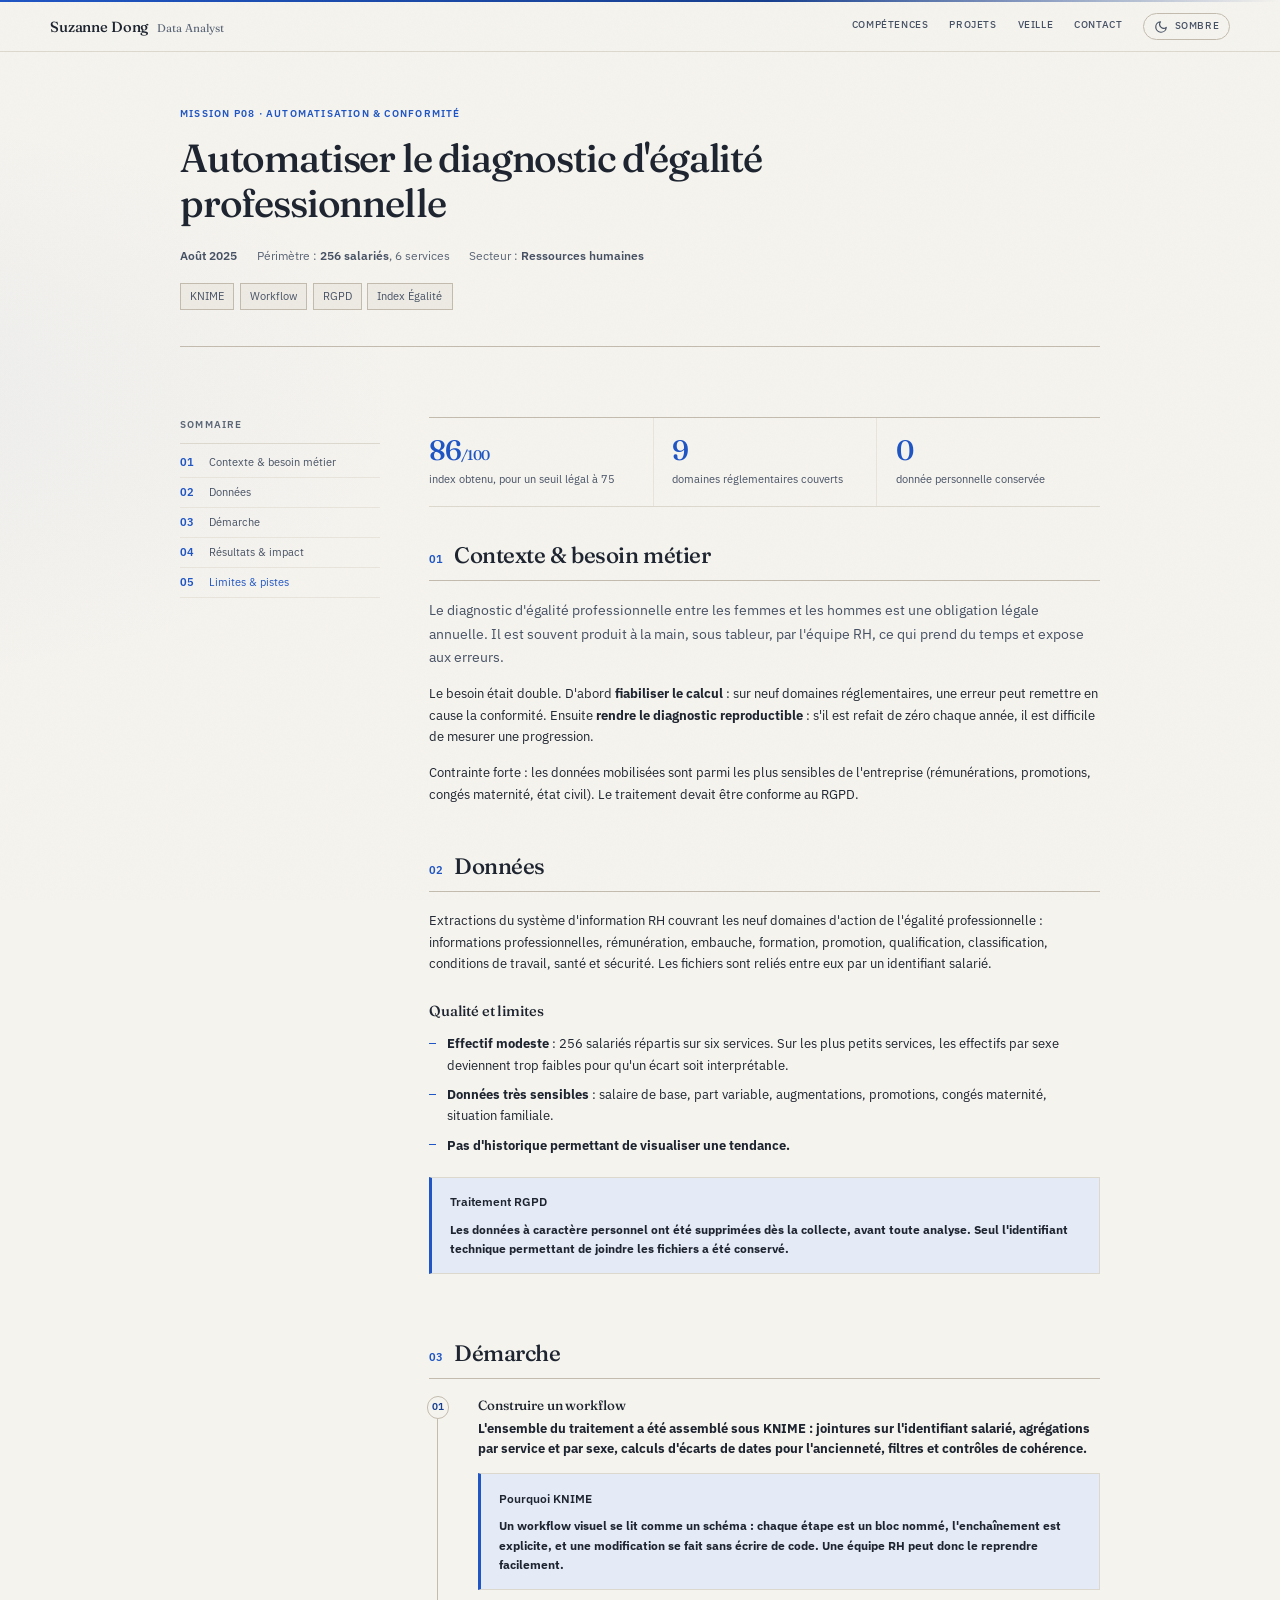
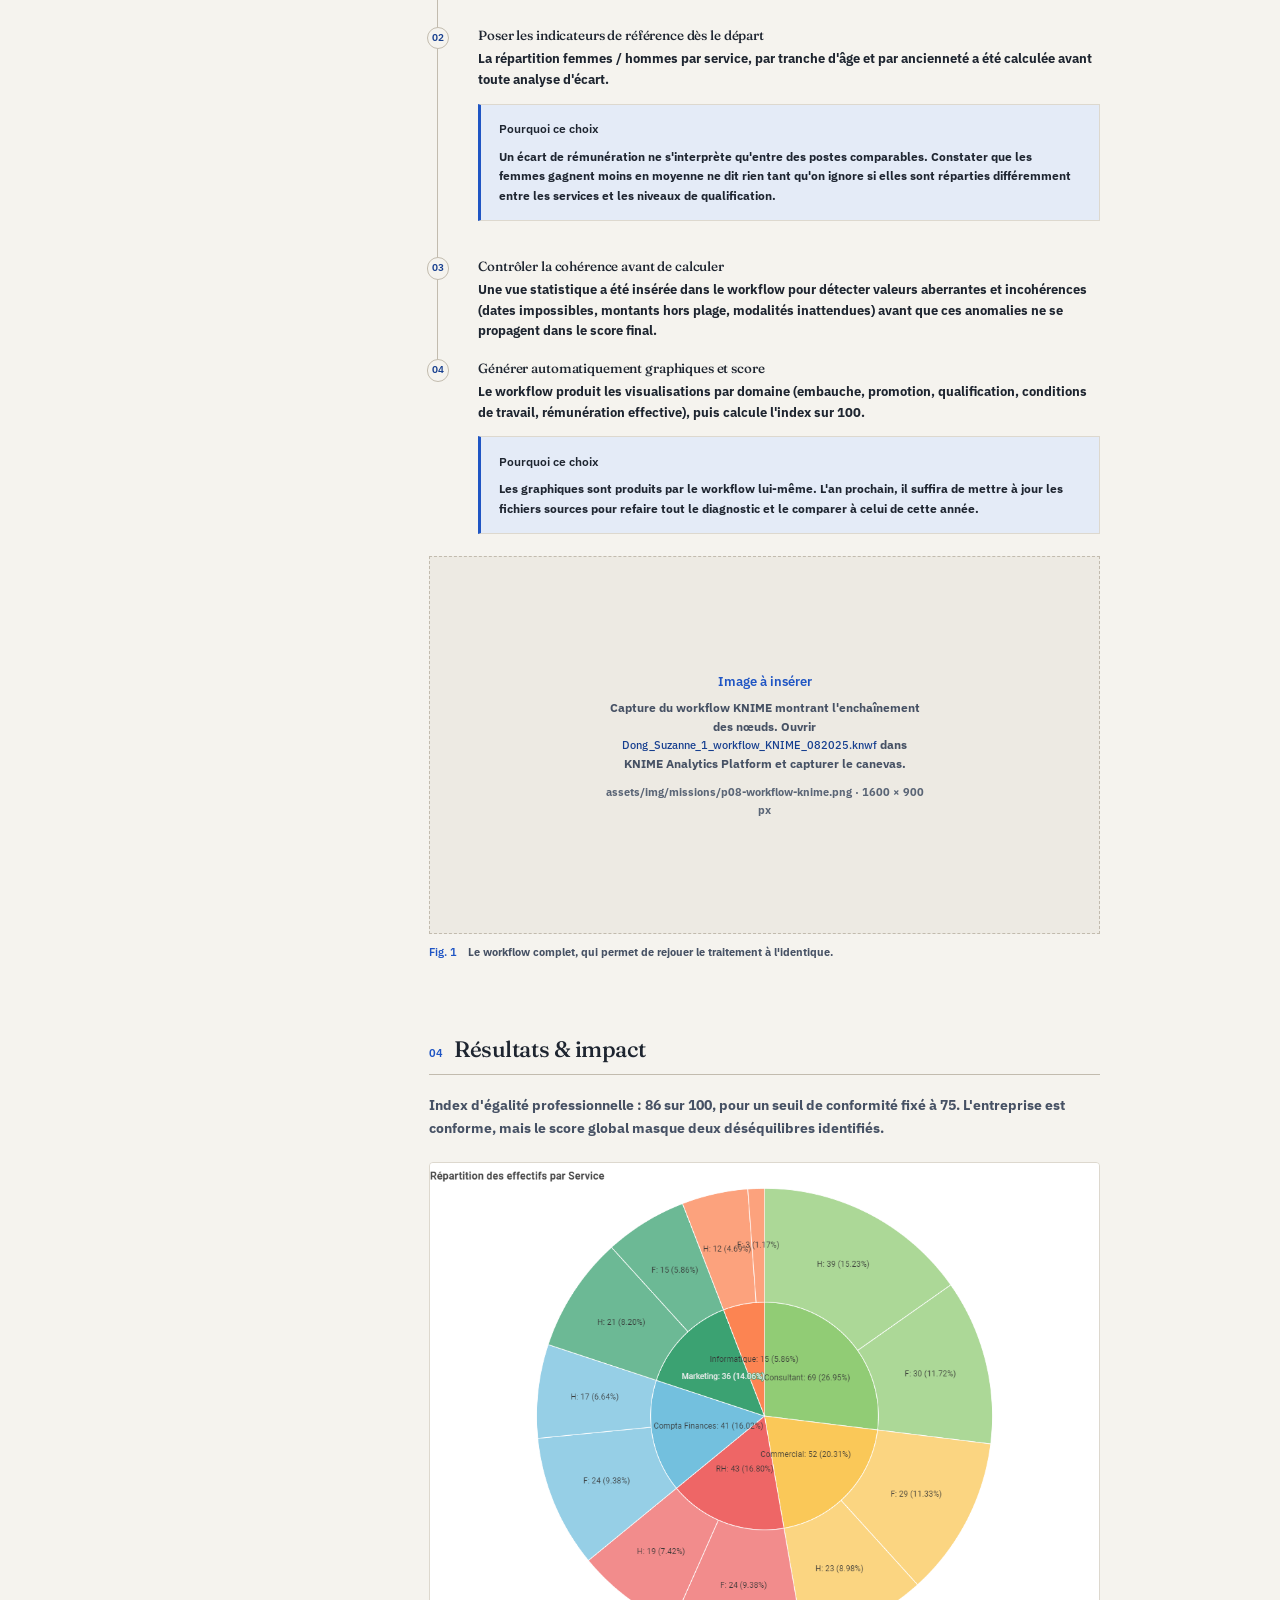
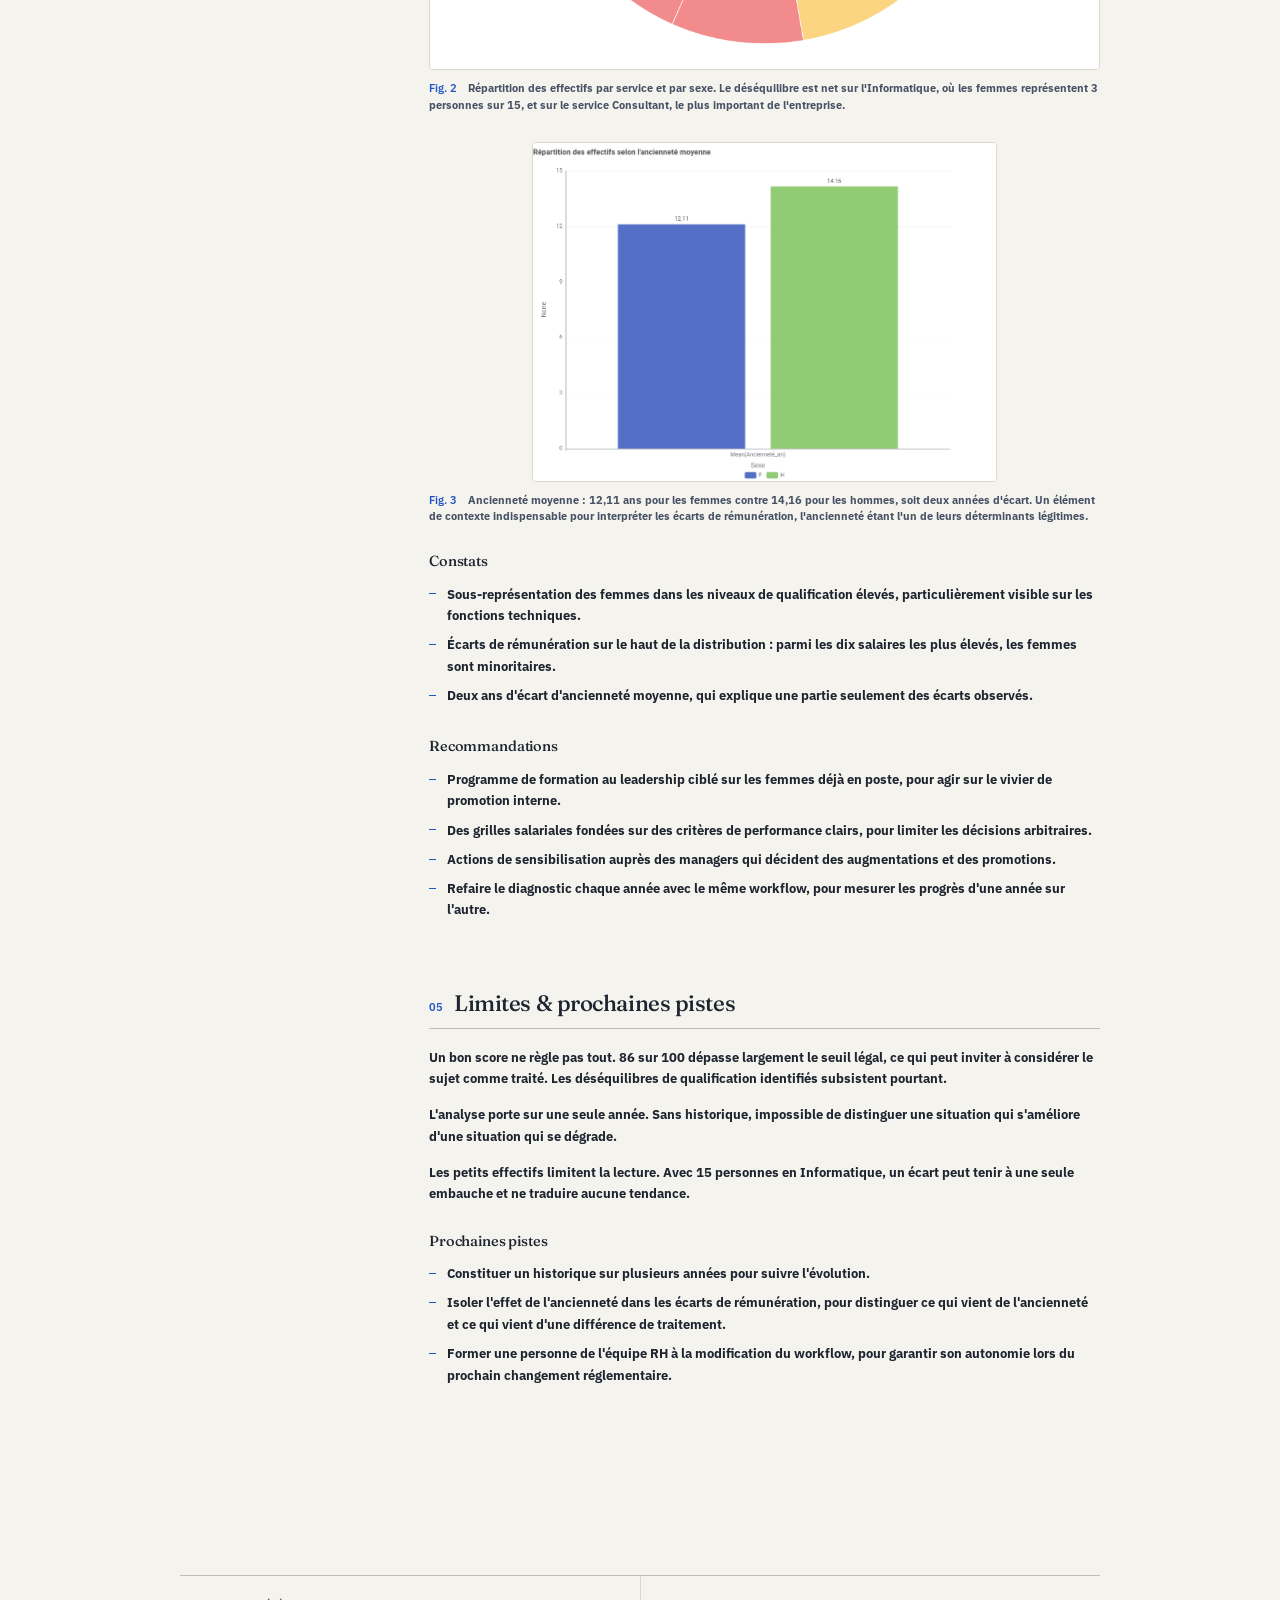
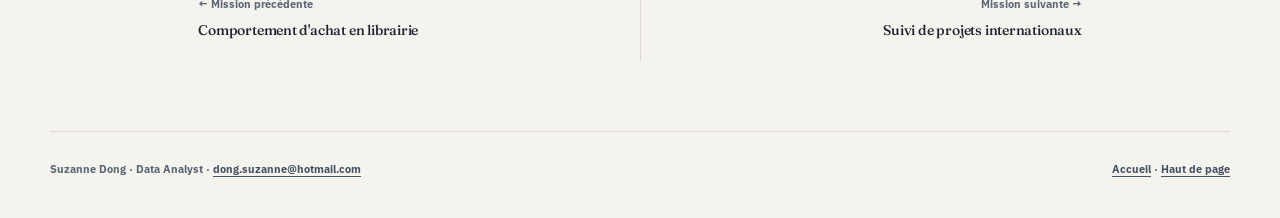
==== missions/p08-egalite-femmes-hommes.html @ 1ac489ff "Portfolio de Suzanne Dong, Data Analyst Site statique : accueil, 11 missions, veille, thème clair / " ====
<!doctype html>
<html lang="fr">
<head>
<meta charset="utf-8">
<meta name="viewport" content="width=device-width, initial-scale=1">
<script>try{var t=localStorage.getItem('theme');if(t==='light'||t==='dark')document.documentElement.dataset.theme=t}catch(e){}</script>
<title>Index d'égalité femmes-hommes · Suzanne Dong</title>
<meta name="description" content="Automatisation sous KNIME du diagnostic d'égalité professionnelle femmes-hommes, sur neuf domaines réglementaires et dans le respect du RGPD.">
<link rel="preconnect" href="https://fonts.googleapis.com">
<link rel="preconnect" href="https://fonts.gstatic.com" crossorigin>
<link href="https://fonts.googleapis.com/css2?family=Fraunces:ital,opsz,wght@0,9..144,400..700;1,9..144,400..700&family=IBM+Plex+Sans:ital,wght@0,400;0,500;0,600;1,400&display=swap" rel="stylesheet">
<link rel="stylesheet" href="../assets/css/style.css">
</head>
<body>
<a class="skip" href="#main">Aller au contenu</a>

<header class="site-head">
  <div class="shell head-in">
    <a class="brand" href="../index.html">Suzanne Dong <span>Data Analyst</span></a>
    <nav class="site-nav" aria-label="Navigation principale">
      <!-- <a href="../index.html#phares">Missions phares</a> -->
      <a href="../index.html#competences">Compétences</a>
      <a href="../index.html#missions">Projets</a>
      <a href="../veille.html">Veille</a>
      <a href="../index.html#contact">Contact</a>
    </nav>
  </div>
</header>

<main id="main">

  <section class="m-hero shell">
    <p class="eyebrow">Mission P08 · Automatisation &amp; conformité</p>
    <h1>Automatiser le diagnostic d'égalité professionnelle</h1>
    <div class="m-meta">
      <span><b>Août 2025</b></span>
      <span>Périmètre : <b>256 salariés</b>, 6 services</span>
      <span>Secteur : <b>Ressources humaines</b></span>
    </div>
    <div class="tags">
      <span class="tag">KNIME</span><span class="tag">Workflow</span>
      <span class="tag">RGPD</span><span class="tag">Index Égalité</span>
    </div>
  </section>

  <div class="shell m-grid">

    <aside class="rail">
      <p class="rail-t">Sommaire</p>
      <ol>
        <li><a href="#contexte">Contexte &amp; besoin métier</a></li>
        <li><a href="#donnees">Données</a></li>
        <li><a href="#demarche">Démarche</a></li>
        <li><a href="#resultats">Résultats &amp; impact</a></li>
        <li><a href="#limites">Limites &amp; pistes</a></li>
      </ol>
    </aside>

    <article class="m-body">

      <ul class="kpis">
        <li><span class="kpi-v">86<span style="font-size:.5em">/100</span></span><span class="kpi-l">index obtenu, pour un seuil légal à 75</span></li>
        <li><span class="kpi-v">9</span><span class="kpi-l">domaines réglementaires couverts</span></li>
        <li><span class="kpi-v">0</span><span class="kpi-l">donnée personnelle conservée</span></li>
      </ul>

      <!-- 01 -->
      <section class="sec" id="contexte">
        <h2 class="sec-h"><span class="sec-n">01</span> Contexte &amp; besoin métier</h2>
        <p class="lede">
          Le diagnostic d'égalité professionnelle entre les femmes et les hommes est une
          obligation légale annuelle. Il est souvent produit à la main, sous tableur, par l'équipe RH, ce qui prend du temps et expose aux erreurs.
        </p>
        <p>
          Le besoin était double. D'abord <strong>fiabiliser le calcul</strong> : sur neuf domaines réglementaires, une erreur peut remettre en cause la conformité. Ensuite <strong>rendre le diagnostic reproductible</strong> : s'il est refait de zéro chaque année, il est difficile de mesurer une progression.
        </p>
        <p>
          Contrainte forte : les données mobilisées sont parmi les plus
          sensibles de l'entreprise (rémunérations, promotions, congés maternité, état civil).
          Le traitement devait être conforme au RGPD.
        </p>
      </section>

      <!-- 02 -->
      <section class="sec" id="donnees">
        <h2 class="sec-h"><span class="sec-n">02</span> Données</h2>
        <p>
          Extractions du système d'information RH couvrant les neuf domaines d'action de
          l'égalité professionnelle : informations professionnelles, rémunération, embauche,
          formation, promotion, qualification, classification, conditions de travail, santé et
          sécurité. Les fichiers sont reliés entre eux par un identifiant salarié.
        </p>

        <h3>Qualité et limites</h3>
        <ul class="bullets">
          <li><strong>Effectif modeste</strong> : 256 salariés répartis sur six services. Sur les plus petits services, les effectifs par sexe deviennent trop faibles pour qu'un écart soit interprétable.</li>
          <li><strong>Données très sensibles</strong> : salaire de base, part variable, augmentations, promotions, congés maternité, situation familiale.</li>
          <li><strong>Pas d'historique permettant de visualiser une tendance.</li>
        </ul>

        <div class="why">
          <p class="why-l">Traitement RGPD</p>
          <p>
            Les données à caractère personnel ont été <strong>supprimées dès la collecte</strong>, avant toute analyse.
            Seul l'identifiant technique permettant de joindre les fichiers a été conservé.
        </div>
      </section>

      <!-- 03 -->
      <section class="sec" id="demarche">
        <h2 class="sec-h"><span class="sec-n">03</span> Démarche</h2>

        <ol class="steps">
          <li>
            <h3>Construire un workflow</h3>
            <p>
              L'ensemble du traitement a été assemblé sous KNIME : jointures sur l'identifiant
              salarié, agrégations par service et par sexe, calculs d'écarts de dates pour
              l'ancienneté, filtres et contrôles de cohérence.
            </p>
            <div class="why">
              <p class="why-l">Pourquoi KNIME</p>
              <p>
                Un workflow visuel se lit comme un schéma : chaque étape est un bloc nommé,
                l'enchaînement est explicite, et une modification se fait sans écrire de code.
                Une <strong>équipe RH peut donc le reprendre facilement</strong>.
              </p>
            </div>
          </li>

          <li>
            <h3>Poser les indicateurs de référence dès le départ</h3>
            <p>
              La répartition femmes / hommes par service, par tranche d'âge et par ancienneté a
              été calculée avant toute analyse d'écart.
            </p>
            <div class="why">
              <p class="why-l">Pourquoi ce choix</p>
              <p>
                Un écart de rémunération ne s'interprète qu'entre des postes comparables. Constater que
                les femmes gagnent moins en moyenne ne dit rien tant qu'on ignore si elles sont
                réparties différemment entre les services et les niveaux de qualification.
              </p>
            </div>
          </li>

          <li>
            <h3>Contrôler la cohérence avant de calculer</h3>
            <p>
              Une vue statistique a été insérée dans le workflow pour détecter valeurs
              aberrantes et incohérences (dates impossibles, montants hors plage, modalités inattendues) avant que ces anomalies ne se propagent dans le score final.
            </p>
          </li>

          <li>
            <h3>Générer automatiquement graphiques et score</h3>
            <p>
              Le workflow produit les visualisations par domaine (embauche, promotion, qualification, conditions de travail, rémunération effective), puis calcule
              l'index sur 100.
            </p>
            <div class="why">
              <p class="why-l">Pourquoi ce choix</p>
              <p>
                Les graphiques sont produits par le workflow lui-même. L'an prochain, il suffira de mettre à jour les fichiers sources pour <strong>refaire tout le diagnostic</strong> et le comparer à celui de cette année.
              </p>
            </div>
          </li>
        </ol>

        <figure class="fig fig--todo">
          <div class="todo-box">
            <p class="todo-t">Image à insérer</p>
            <p class="todo-d">
              Capture du <strong>workflow KNIME</strong> montrant l'enchaînement des nœuds.
              Ouvrir <code>Dong_Suzanne_1_workflow_KNIME_082025.knwf</code> dans KNIME
              Analytics Platform et capturer le canevas.
            </p>
            <p class="todo-f">assets/img/missions/p08-workflow-knime.png · 1600 × 900 px</p>
          </div>
          <figcaption><span class="fig-n">Fig. 1</span>
            Le workflow complet, qui permet de rejouer le traitement à l'identique.
          </figcaption>
        </figure>
      </section>

      <!-- 04 -->
      <section class="sec" id="resultats">
        <h2 class="sec-h"><span class="sec-n">04</span> Résultats &amp; impact</h2>
        <p class="lede">
          Index d'égalité professionnelle : <strong>86 sur 100</strong>, pour un seuil de
          conformité fixé à 75. L'entreprise est conforme, mais le score global masque deux
          déséquilibres identifiés.
        </p>

        <figure class="fig fig--large">
          <img src="../assets/img/missions/p08-effectifs-service.png"
               alt="Diagramme en anneaux imbriqués montrant la répartition des 256 salariés par service, chaque service étant subdivisé en part de femmes et part d'hommes. Le service Consultant représente 27 % de l'effectif, le Commercial 20 %, les RH 17 %, la Comptabilité-Finances 16 %, le Marketing 14 % et l'Informatique 6 %.">
          <figcaption><span class="fig-n">Fig. 2</span>
            Répartition des effectifs par service et par sexe. Le déséquilibre est net sur
            l'Informatique, où les femmes représentent 3 personnes sur 15, et sur le service
            Consultant, le plus important de l'entreprise.
          </figcaption>
        </figure>

        <figure class="fig">
          <img src="../assets/img/missions/p08-anciennete.png"
               alt="Diagramme en barres comparant l'ancienneté moyenne : 12,11 ans pour les femmes contre 14,16 ans pour les hommes.">
          <figcaption><span class="fig-n">Fig. 3</span>
            Ancienneté moyenne : <strong>12,11 ans pour les femmes contre 14,16 pour les
            hommes</strong>, soit deux années d'écart. Un élément de contexte indispensable
            pour interpréter les écarts de rémunération, l'ancienneté étant l'un de leurs
            déterminants légitimes.
          </figcaption>
        </figure>

        <h3>Constats</h3>
        <ul class="bullets">
          <li><strong>Sous-représentation des femmes dans les niveaux de qualification élevés</strong>, particulièrement visible sur les fonctions techniques.</li>
          <li><strong>Écarts de rémunération sur le haut de la distribution</strong> : parmi les dix salaires les plus élevés, les femmes sont minoritaires.</li>
          <li><strong>Deux ans d'écart d'ancienneté moyenne</strong>, qui explique une partie seulement des écarts observés.</li>
        </ul>

        <h3>Recommandations</h3>
        <ul class="bullets">
          <li><strong>Programme de formation au leadership</strong> ciblé sur les femmes déjà en poste, pour agir sur le vivier de promotion interne.</li>
          <li><strong>Des grilles salariales fondées sur des critères de performance clairs</strong>, pour limiter les décisions arbitraires.</li>
          <li><strong>Actions de sensibilisation</strong> auprès des managers qui décident des augmentations et des promotions.</li>
          <li><strong>Refaire le diagnostic chaque année avec le même workflow</strong>, pour mesurer les progrès d'une année sur l'autre.</li>
        </ul>
      </section>

      <!-- 05 -->
      <section class="sec" id="limites">
        <h2 class="sec-h"><span class="sec-n">05</span> Limites &amp; prochaines pistes</h2>
        <p>
          <strong>Un bon score ne règle pas tout.</strong> 86 sur 100 dépasse
          largement le seuil légal, ce qui peut inviter à considérer le sujet comme traité. Les
          déséquilibres de qualification identifiés subsistent pourtant.
        </p>
        <p>
          <strong>L'analyse porte sur une seule année.</strong> Sans historique, impossible de
          distinguer une situation qui s'améliore d'une situation qui se dégrade.
        </p>
        <p>
          <strong>Les petits effectifs limitent la lecture.</strong> Avec 15 personnes en
          Informatique, un écart peut tenir à une seule embauche et ne traduire aucune tendance.
        </p>

        <h3>Prochaines pistes</h3>
        <ul class="bullets">
          <li>Constituer un historique sur plusieurs années pour suivre l'évolution.</li>
          <li>Isoler l'effet de l'ancienneté dans les écarts de rémunération, pour distinguer ce qui vient de l'ancienneté et ce qui vient d'une différence de traitement.</li>
          <li>Former une personne de l'équipe RH à la modification du workflow, pour garantir son autonomie lors du prochain changement réglementaire.</li>
        </ul>
      </section>

    </article>
  </div>

  <nav class="shell m-nav" aria-label="Navigation entre les missions">
    <a href="p09-librairie-lapage.html"><span>← Mission précédente</span><strong>Comportement d'achat en librairie</strong></a>
    <a class="nx" href="p07-suivi-projets.html"><span>Mission suivante →</span><strong>Suivi de projets internationaux</strong></a>
  </nav>

</main>

<footer class="site-foot shell">
  <span>Suzanne Dong · Data Analyst · <a href="mailto:dong.suzanne@hotmail.com">dong.suzanne@hotmail.com</a></span>
  <span><a href="../index.html">Accueil</a> · <a href="#main">Haut de page</a></span>
</footer>

<script src="../assets/js/main.js"></script>
</body>
</html>
---- assets/css/style.css ----
/* =========================================================================
   Portfolio Suzanne Dong — Data Analyst
   Direction : revue de données, en thème sombre adouci ou en thème clair.
   Halo bleu discret, filets gris, accent bleu.
   Deux polices seulement : Fraunces pour les titres et les grands chiffres,
   IBM Plex Sans pour tout le reste. Les capitales sont réservées aux
   sur-titres, à la navigation et au mot « Sommaire ».
   ========================================================================= */

/* Deux palettes : sombre adouci (par défaut) et claire.
   Le site suit le réglage de l'ordinateur, sauf si le visiteur a choisi
   un thème avec le bouton de l'en-tête (attribut data-theme sur <html>).
   Tous les couples texte / fond ont un contraste d'au moins 4,5:1. */
:root {
  color-scheme: dark;

  /* Fonds & texte : gris-bleu foncé et texte gris clair, moins durs que noir et blanc */
  --paper:       #161C26;
  --paper-2:     #1B2330;
  --paper-3:     #222B39;
  --ink:         #CBD3DE;
  --ink-soft:    #9EAABB;
  --ink-faint:   #8793A8;
  --rule:        #2A3446;
  --rule-soft:   #212A37;
  --rule-strong: #3B4A60;

  /* Accent */
  --accent:      #6A9AEA;
  --accent-deep: #9DC0F7;
  --accent-wash: #1C2A40;

  /* Effets */
  --halo-1:      rgba(56, 110, 214, .12);
  --halo-2:      rgba(30, 64, 140, .10);
  --grain:       .04;
  --img-dim:     brightness(.93);

  /* Typographie */
  --display: "Fraunces", Georgia, "Iowan Old Style", "Palatino Linotype", serif;
  --sans:    "IBM Plex Sans", "Segoe UI", Tahoma, sans-serif;

  /* Mesures */
  --shell:   1180px;
  --rhythm:  clamp(3rem, 6vw, 5rem);
}

/* Palette claire : blanc cassé chaud et texte gris très foncé */
@media (prefers-color-scheme: light) {
  :root:not([data-theme="dark"]) {
    color-scheme: light;
    --paper: #F5F3EE; --paper-2: #EDEAE3; --paper-3: #E5E1D8;
    --ink: #1E2530; --ink-soft: #465164; --ink-faint: #5A6576;
    --rule: #DDD8CE; --rule-soft: #E8E4DC; --rule-strong: #C2BBAE;
    --accent: #1F55C4; --accent-deep: #173F8F; --accent-wash: #E4EBF7;
    --halo-1: rgba(31, 85, 196, .06); --halo-2: rgba(31, 85, 196, .04);
    --grain: .025; --img-dim: none;
  }
}
:root[data-theme="light"] {
  color-scheme: light;
  --paper: #F5F3EE; --paper-2: #EDEAE3; --paper-3: #E5E1D8;
  --ink: #1E2530; --ink-soft: #465164; --ink-faint: #5A6576;
  --rule: #DDD8CE; --rule-soft: #E8E4DC; --rule-strong: #C2BBAE;
  --accent: #1F55C4; --accent-deep: #173F8F; --accent-wash: #E4EBF7;
  --halo-1: rgba(31, 85, 196, .06); --halo-2: rgba(31, 85, 196, .04);
  --grain: .025; --img-dim: none;
}

*, *::before, *::after { box-sizing: border-box; }

/* Taille de référence des « rem » : 87,5 % de la taille du navigateur, soit 14 px au lieu de 16 px */
html { -webkit-text-size-adjust: 100%; scroll-behavior: smooth; background: var(--paper); font-size: 87.5%; }

body {
  margin: 0;
  background-color: var(--paper);
  /* Halo bleu en haut de page, pour donner de la profondeur au fond */
  background-image:
    radial-gradient(1100px 520px at 85% -8%, var(--halo-1), transparent 62%),
    radial-gradient(900px 480px at -10% 8%, var(--halo-2), transparent 60%);
  background-repeat: no-repeat;
  color: var(--ink);
  font-family: var(--sans);
  font-size: 13px;
  line-height: 1.65;
  font-feature-settings: "kern" 1, "liga" 1;
  overflow-x: hidden;
}

/* Grain — trame SVG inline, très atténuée sur fond sombre */
body::before {
  content: "";
  position: fixed;
  inset: 0;
  z-index: 9999;
  pointer-events: none;
  opacity: var(--grain);
  background-image: url("data:image/svg+xml,%3Csvg xmlns='http://www.w3.org/2000/svg' width='160' height='160'%3E%3Cfilter id='n'%3E%3CfeTurbulence type='fractalNoise' baseFrequency='.82' numOctaves='3'/%3E%3C/filter%3E%3Crect width='100%25' height='100%25' filter='url(%23n)' opacity='.5'/%3E%3C/svg%3E");
}

::selection { background: var(--accent); color: var(--paper); }

img { max-width: 100%; height: auto; display: block; }

a { color: var(--accent-deep); text-decoration-thickness: 1px; text-underline-offset: 3px; }
a:hover { color: var(--accent); }

/* Pas de police à chasse fixe : les termes techniques se distinguent par la couleur */
code { font-family: inherit; font-size: .95em; font-weight: 500; color: var(--accent-deep); }

:focus-visible {
  outline: 2px solid var(--accent);
  outline-offset: 3px;
  border-radius: 2px;
}

.shell { width: min(100% - 3rem, var(--shell)); margin-inline: auto; }

.skip {
  position: absolute; left: -9999px;
  background: var(--ink); color: var(--paper);
  padding: .7rem 1.2rem; z-index: 10000;
}
.skip:focus { left: 1rem; top: 1rem; }

/* ── Titres ────────────────────────────────────────────────────────────── */

h1, h2, h3, h4 {
  font-family: var(--display);
  font-weight: 500;
  line-height: 1.15;
  letter-spacing: -.015em;
  margin: 0;
  font-variation-settings: "SOFT" 0, "WONK" 0;
}

/* Sur-titre — l'un des trois seuls usages des capitales */
.eyebrow {
  font-size: .72rem;
  letter-spacing: .12em;
  text-transform: uppercase;
  color: var(--accent);
  margin: 0 0 1rem;
  font-weight: 600;
}

/* ── En-tête de site ───────────────────────────────────────────────────── */

.site-head {
  position: sticky; top: 0; z-index: 100;
  background: color-mix(in srgb, var(--paper) 82%, transparent);
  backdrop-filter: blur(12px);
  border-bottom: 1px solid var(--rule);
}
.site-head::before {
  content: ""; display: block; height: 2px;
  background: linear-gradient(90deg, var(--accent), var(--accent-deep) 60%, transparent);
}
.head-in {
  display: flex; align-items: center; justify-content: space-between;
  gap: 1.5rem; padding: .8rem 0; flex-wrap: wrap;
}
.brand {
  font-family: var(--display); font-size: 1.05rem; font-weight: 500;
  color: var(--ink); text-decoration: none; letter-spacing: -.01em;
  display: flex; align-items: baseline; gap: .6rem;
}
.brand span { font-size: .8rem; font-weight: 400; letter-spacing: 0; color: var(--ink-faint); }
.site-nav { display: flex; gap: 1.5rem; flex-wrap: wrap; }
.site-nav a {
  font-size: .72rem; font-weight: 500; letter-spacing: .06em;
  text-transform: uppercase; color: var(--ink-soft); text-decoration: none;
  padding-bottom: 2px; border-bottom: 1px solid transparent;
}
.site-nav a:hover, .site-nav a[aria-current="page"] {
  color: var(--accent-deep); border-bottom-color: var(--accent);
}

/* Bouton clair / sombre, ajouté dans l'en-tête par main.js */
.head-tools { display: flex; align-items: center; gap: 1.5rem; flex-wrap: wrap; }
.theme-btn {
  display: inline-flex; align-items: center; gap: .45rem;
  font: inherit; font-size: .72rem; font-weight: 500; letter-spacing: .06em; text-transform: uppercase;
  color: var(--ink-soft); background: transparent; cursor: pointer;
  border: 1px solid var(--rule-strong); border-radius: 999px; padding: .3rem .7rem;
}
.theme-btn:hover { color: var(--accent-deep); border-color: var(--accent); }
.theme-btn svg { width: 14px; height: 14px; flex: none; }

/* ── Hero d'accueil ────────────────────────────────────────────────────── */

.hero { padding: clamp(3rem, 7vw, 5.5rem) 0 var(--rhythm); }
.hero h1 {
  font-size: clamp(2.2rem, 5.6vw, 3.9rem);
  letter-spacing: -.03em; margin-bottom: 1.4rem;
}
.hero h1 em {
  font-style: italic; color: var(--accent); font-variation-settings: "WONK" 1;
}
.hero-lede {
  font-size: clamp(.98rem, 1.5vw, 1.1rem);
  color: var(--ink-soft); max-width: 62ch; margin: 0 0 1.1rem;
}
.hero-skills { font-size: .9rem; color: var(--ink-faint); max-width: 62ch; margin: 0 0 2rem; }
.hero-skills a {
  color: var(--accent-deep); font-weight: 500; text-decoration: none;
  border-bottom: 1px solid var(--rule-strong); transition: border-color .16s, color .16s;
}
.hero-skills a:hover { color: var(--ink); border-bottom-color: var(--accent); }
/* Sur une seule ligne quand la place le permet ; sur mobile, retour à la ligne pour ne pas déborder */
@media (min-width: 760px) { .hero-skills { white-space: nowrap; } }
.hero-acts { display: flex; gap: .8rem; flex-wrap: wrap; }

.btn {
  display: inline-block; font-size: .86rem; font-weight: 500; letter-spacing: .01em;
  text-decoration: none; padding: .75rem 1.35rem;
  border: 1px solid var(--rule-strong); color: var(--ink);
  background: transparent; transition: background .18s, color .18s, border-color .18s, transform .18s;
}
.btn:hover { background: var(--ink); border-color: var(--ink); color: var(--paper); transform: translateY(-2px); }
.btn--fill { background: var(--accent); border-color: var(--accent); color: var(--paper); }
.btn--fill:hover { background: var(--accent-deep); border-color: var(--accent-deep); color: var(--paper); }

/* ── Bandeau de chiffres ───────────────────────────────────────────────── */

.figures {
  margin: 0; padding: 0;
  border-top: 1px solid var(--rule-strong); border-bottom: 1px solid var(--rule);
  display: grid; grid-template-columns: repeat(auto-fit, minmax(180px, 1fr));
}
.figures li { list-style: none; padding: 1.6rem 1.4rem 1.5rem; border-left: 1px solid var(--rule-soft); }
.figures li:first-child { border-left: 0; padding-left: 0; }
.fig-v {
  display: block; font-family: var(--display); font-size: clamp(1.7rem, 3.4vw, 2.3rem);
  font-weight: 500; line-height: 1; letter-spacing: -.03em; font-variant-numeric: tabular-nums;
}
.fig-l { display: block; margin-top: .5rem; font-size: .84rem; color: var(--ink-faint); line-height: 1.45; }

/* ── Sections de page ──────────────────────────────────────────────────── */

.band { padding: var(--rhythm) 0; }
.band--rule { border-top: 1px solid var(--rule); }

.band-head { margin-bottom: clamp(1.8rem, 3.5vw, 2.8rem); }
.band-head h2 { font-size: clamp(1.5rem, 2.9vw, 2.1rem); letter-spacing: -.025em; }
.band-head p { color: var(--ink-soft); max-width: 62ch; margin: .9rem 0 0; }

/* ── Cartes mission phares ─────────────────────────────────────────────── */

.flagships { display: grid; gap: 1px; background: var(--rule); border: 1px solid var(--rule); }
@media (min-width: 800px) { .flagships { grid-template-columns: 1fr 1fr; } }

.flag {
  background: var(--paper); padding: clamp(1.5rem, 2.6vw, 2.2rem);
  display: flex; flex-direction: column; gap: .9rem;
  text-decoration: none; color: inherit;
  transition: background .2s;
  position: relative;
}
.flag:hover { background: var(--paper-2); }
.flag:hover .flag-t { color: var(--accent-deep); }
.flag-rank {
  font-size: .8rem; font-weight: 600; color: var(--accent);
  display: flex; justify-content: space-between; align-items: center;
}
.flag-rank b { font-weight: 400; color: var(--ink-faint); }
.flag-t {
  font-family: var(--display); font-size: clamp(1.15rem, 1.9vw, 1.4rem);
  font-weight: 500; letter-spacing: -.02em; transition: color .2s;
}
.flag-d { color: var(--ink-soft); font-size: .88rem; margin: 0; flex: 1; }
.flag-kpi {
  border-top: 1px solid var(--rule); padding-top: .9rem;
  display: flex; align-items: baseline; gap: .7rem;
}
.flag-kpi b {
  font-family: var(--display); font-size: 1.5rem; font-weight: 500;
  color: var(--accent); line-height: 1; font-variant-numeric: tabular-nums;
}
.flag-kpi span { font-size: .8rem; color: var(--ink-faint); line-height: 1.4; }

/* ── Filtres ───────────────────────────────────────────────────────────── */

.filters { display: flex; gap: .5rem; flex-wrap: wrap; margin-bottom: 1.8rem; }
.filter {
  font-family: inherit; font-size: .82rem; font-weight: 500;
  padding: .45rem .95rem; cursor: pointer;
  background: transparent; border: 1px solid var(--rule-strong); color: var(--ink-soft);
  transition: all .16s;
}
.filter:hover { border-color: var(--accent-deep); color: var(--ink); }
.filter[aria-pressed="true"] { background: var(--accent); border-color: var(--accent); color: var(--paper); }

/* ── Liste de missions ─────────────────────────────────────────────────── */

.missions { list-style: none; margin: 0; padding: 0; border-top: 1px solid var(--rule-strong); }
.missions li { border-bottom: 1px solid var(--rule); }
.missions li[hidden] { display: none; }

.mrow {
  display: grid; grid-template-columns: 4rem 1fr auto;
  gap: 1.1rem; align-items: baseline; padding: 1.25rem .6rem;
  text-decoration: none; color: inherit; transition: background .18s, padding .18s;
}
.mrow:hover { background: var(--paper-2); padding-left: 1.1rem; }
.mrow:hover .mrow-t { color: var(--accent-deep); }
.mrow-n { font-size: .84rem; font-weight: 600; color: var(--accent); font-variant-numeric: tabular-nums; }
.mrow-t {
  font-family: var(--display); font-size: clamp(1rem, 1.6vw, 1.18rem);
  font-weight: 500; letter-spacing: -.015em; transition: color .18s;
}
.mrow-d { display: block; font-size: .82rem; color: var(--ink-soft); margin-top: .3rem; font-family: var(--sans); }
.mrow-meta { font-size: .8rem; color: var(--ink-faint); text-align: right; white-space: nowrap; }
/* Projet phare : une ligne de la liste, signalée par un filet, une étiquette et un chiffre clé */
.mrow--phare { background: linear-gradient(90deg, var(--accent-wash), transparent 80%); box-shadow: inset 3px 0 0 var(--accent); }
.mrow-tag {
  display: block; margin-bottom: .15rem; font-family: var(--sans);
  font-size: .66rem; font-weight: 600; letter-spacing: .12em; text-transform: uppercase; color: var(--accent);
}
.mrow-kpi { display: block; margin-top: .35rem; font-family: var(--sans); font-size: .78rem; color: var(--ink-faint); }
.mrow-kpi b { margin-right: .35rem; font-family: var(--display); font-size: 1.02rem; font-weight: 500; color: var(--accent); font-variant-numeric: tabular-nums; }
/* Projet amélioré : même structure, filet en pointillés pour le distinguer d'un projet phare */
.mrow--ameliore { position: relative; background: linear-gradient(90deg, var(--paper-2), transparent 70%); }
.mrow--ameliore::before { content: ""; position: absolute; left: 0; top: 0; bottom: 0; border-left: 3px dashed var(--accent-deep); }
.mrow--ameliore .mrow-tag, .mrow--ameliore .mrow-kpi b { color: var(--accent-deep); }
@media (max-width: 680px) {
  .mrow { grid-template-columns: 3rem 1fr; }
  .mrow-meta { grid-column: 2; text-align: left; margin-top: .5rem; }
}

/* ── Compétences ───────────────────────────────────────────────────────── */

.skills { display: grid; gap: 1px; background: var(--rule); border: 1px solid var(--rule); }
/* 6 blocs : 2 × 3 puis 3 × 2, pour ne jamais laisser de case vide */
@media (min-width: 640px) { .skills { grid-template-columns: repeat(2, 1fr); } }
@media (min-width: 1000px) { .skills { grid-template-columns: repeat(3, 1fr); } }
.skill { background: var(--paper); padding: 1.5rem 1.35rem; }
.skill h3 {
  font-size: 1rem; margin-bottom: .8rem;
  padding-bottom: .65rem; border-bottom: 1px solid var(--rule);
}
.skill ul { margin: 0; padding: 0; list-style: none; }
.skill li {
  font-size: .84rem; color: var(--ink-soft);
  padding: .26rem 0 .26rem .95rem; position: relative; line-height: 1.5;
}
.skill li::before {
  content: "—"; position: absolute; left: 0; color: var(--accent);
}
/* Références de missions cliquables, en pied de bloc */
.skill .skill-refs {
  margin-top: .6rem; padding: .7rem 0 0; border-top: 1px solid var(--rule);
  color: var(--ink-faint);
}
.skill .skill-refs::before { content: none; }
.skill-refs a {
  color: var(--accent-deep); font-weight: 600; text-decoration: none;
  font-variant-numeric: tabular-nums;
}
.skill-refs a:hover { color: var(--ink); text-decoration: underline; }

/* ── Page mission : grille ─────────────────────────────────────────────── */

/* Pages mission et veille : le bloc de lecture (bandeau, sommaire + texte,
   navigation) est plus étroit que l'en-tête et centré dans la page.
   Le texte occupe toute la colonne, sans vide à droite. */
.m-hero.shell, .m-grid.shell, .m-nav.shell { --shell: 920px; }

.m-hero { padding: clamp(2.2rem, 5vw, 3.8rem) 0 clamp(1.8rem, 3.5vw, 2.6rem); border-bottom: 1px solid var(--rule-strong); }
.m-hero h1 { font-size: clamp(1.8rem, 4.2vw, 2.8rem); letter-spacing: -.03em; max-width: 24ch; }
.m-meta {
  display: flex; gap: .4rem 1.4rem; flex-wrap: wrap; margin-top: 1.4rem;
  font-size: .86rem; color: var(--ink-faint);
}
.m-meta b { font-weight: 600; color: var(--ink-soft); }
.tags { display: flex; gap: .4rem; flex-wrap: wrap; margin-top: 1.2rem; }
.tag {
  font-size: .78rem; padding: .26rem .65rem;
  border: 1px solid var(--rule-strong); color: var(--ink-soft); background: var(--paper-2);
}

.m-grid { display: grid; gap: clamp(2rem, 4.5vw, 3.5rem); padding: var(--rhythm) 0; }
@media (min-width: 1000px) { .m-grid { grid-template-columns: 200px minmax(0, 1fr); } }
/* Sans min-width:0, un élément de grille refuse de descendre sous la largeur
   min-content de son contenu — la largeur plancher du tableau élargissait
   alors toute la page sur mobile. */
.m-grid > * { min-width: 0; }

.rail { align-self: start; }
@media (min-width: 1000px) { .rail { position: sticky; top: 6rem; } }
/* « Sommaire » — l'un des trois seuls usages des capitales */
.rail-t {
  font-size: .7rem; font-weight: 600; letter-spacing: .12em;
  text-transform: uppercase; color: var(--ink-faint);
  padding-bottom: .65rem; border-bottom: 1px solid var(--rule); margin: 0 0 .3rem;
}
.rail ol { list-style: none; margin: 0; padding: 0; counter-reset: r; }
.rail li { counter-increment: r; }
.rail a {
  display: grid; grid-template-columns: 1.8rem 1fr; gap: .3rem;
  padding: .5rem 0; font-size: .8rem; color: var(--ink-soft);
  text-decoration: none; border-bottom: 1px solid var(--rule-soft); line-height: 1.35;
}
.rail a::before {
  content: "0" counter(r); font-size: .76rem; font-weight: 600;
  color: var(--accent); font-variant-numeric: tabular-nums;
}
.rail a:hover { color: var(--accent-deep); }

/* ── Corps de mission ──────────────────────────────────────────────────── */

.m-body { min-width: 0; }
.m-body > * { max-width: none; }
.sec > *, .m-body > * { overflow-wrap: break-word; }

.sec { padding-bottom: clamp(2.2rem, 4.5vw, 3.5rem); scroll-margin-top: 6rem; }
.sec-h {
  font-size: clamp(1.25rem, 2.3vw, 1.6rem); letter-spacing: -.02em;
  padding-bottom: .8rem; margin-bottom: 1.3rem;
  border-bottom: 1px solid var(--rule-strong);
  display: flex; align-items: baseline; gap: .8rem; max-width: none;
}
.sec-n {
  font-family: var(--sans); font-size: .82rem; font-weight: 600;
  color: var(--accent); letter-spacing: 0; font-variant-numeric: tabular-nums;
}
.sec p { margin: 0 0 1.05rem; }
.sec p:last-child { margin-bottom: 0; }
.lede { font-size: 1rem; color: var(--ink-soft); }

.sec h3 {
  font-size: 1.04rem; margin: 2rem 0 .7rem; letter-spacing: -.01em;
}

/* Listes courantes */
.bullets { margin: 0 0 1.2rem; padding: 0; list-style: none; }
.bullets li { position: relative; padding: .28rem 0 .28rem 1.3rem; }
.bullets li::before {
  content: ""; position: absolute; left: 0; top: 1.05em;
  width: .5rem; height: 1px; background: var(--accent);
}

/* Étapes numérotées */
.steps { margin: 0 0 1.4rem; padding: 0; list-style: none; counter-reset: s; }
/* Liste reprise après une figure : la numérotation suit l'attribut start */
.steps[start="2"] { counter-reset: s 1; } .steps[start="3"] { counter-reset: s 2; }
.steps[start="4"] { counter-reset: s 3; } .steps[start="5"] { counter-reset: s 4; }
.steps[start="6"] { counter-reset: s 5; } .steps[start="7"] { counter-reset: s 6; }
.steps[start="8"] { counter-reset: s 7; } .steps[start="9"] { counter-reset: s 8; }
.steps > li {
  counter-increment: s; position: relative;
  padding: 0 0 1.4rem 2.9rem; border-left: 1px solid var(--rule-strong); margin-left: .55rem;
}
.steps > li:last-child { border-left-color: transparent; padding-bottom: 0; }
.steps > li::before {
  content: counter(s, decimal-leading-zero);
  position: absolute; left: -.8rem; top: -.1rem;
  font-size: .7rem; font-weight: 600; font-variant-numeric: tabular-nums;
  color: var(--accent-deep); background: var(--paper);
  width: 1.6rem; height: 1.6rem; display: grid; place-content: center;
  border: 1px solid var(--rule-strong); border-radius: 50%;
}
.steps h3 { font-size: .95rem; margin: 0 0 .35rem; }
.steps p { margin: 0 0 .65rem; font-size: .9rem; }
.steps p:last-child { margin-bottom: 0; }

/* ── Encart « Pourquoi ce choix » ──────────────────────────────────────── */

.why {
  background: var(--accent-wash);
  border: 1px solid var(--rule);
  border-left: 3px solid var(--accent);
  padding: 1.05rem 1.3rem; margin: 1rem 0 1.3rem;
}
.why-l { font-size: .84rem; font-weight: 600; color: var(--accent-deep); margin: 0 0 .4rem; }
.why p { margin: 0; font-size: .87rem; color: var(--ink); line-height: 1.6; }
.why p + p { margin-top: .55rem; }

/* ── Chiffres clés ─────────────────────────────────────────────────────── */

.kpis {
  list-style: none; margin: 0 0 clamp(1.8rem, 3.5vw, 2.6rem); padding: 0;
  display: grid; grid-template-columns: repeat(auto-fit, minmax(170px, 1fr));
  border-top: 1px solid var(--rule-strong); border-bottom: 1px solid var(--rule);
}
.kpis li { padding: 1.3rem 1.3rem; border-left: 1px solid var(--rule-soft); }
.kpis li:first-child { border-left: 0; padding-left: 0; }
.kpi-v {
  display: block; font-family: var(--display); font-weight: 500;
  font-size: clamp(1.5rem, 2.8vw, 2rem); line-height: 1;
  letter-spacing: -.03em; color: var(--accent); font-variant-numeric: tabular-nums;
}
.kpi-l {
  display: block; margin-top: .5rem; font-size: .8rem;
  color: var(--ink-soft); line-height: 1.45;
}

/* ── Figures ───────────────────────────────────────────────────────────── */

.fig { margin: 1.6rem 0 2rem; }
/* Images sans cadre blanc : un filet discret et des coins légèrement arrondis.
   Aucune image n'a de fond transparent. En thème sombre, elles sont un peu
   atténuées pour ne pas éblouir.
   Taille : jamais agrandies au-delà de leur taille d'origine, et limitées à
   480 px de large et 340 px de haut, centrées dans la colonne. */
.fig img {
  display: block; width: auto; height: auto;
  max-width: min(100%, 480px); max-height: 340px; margin-inline: auto;
  border: 1px solid var(--rule); border-radius: 4px;
  filter: var(--img-dim);
}
/* Captures riches en texte (tableaux de bord, schémas, planning, sorties de
   script) : toute la largeur de la colonne, sans limite de hauteur. */
.fig--large img { max-width: 100%; max-height: none; }
/* Légende en bloc et non en flex : en flex, chaque <strong> de la légende
   devenait une colonne séparée. */
.fig figcaption {
  margin-top: .7rem; font-size: .8rem; color: var(--ink-soft); line-height: 1.5;
}
.fig-n { font-size: .8rem; font-weight: 600; color: var(--accent); white-space: nowrap; margin-right: .6rem; }

/* Emplacement image à fournir */
.todo-box {
  border: 1px dashed var(--rule-strong); background: var(--paper-2);
  aspect-ratio: 16 / 9; display: grid; place-content: center;
  text-align: center; padding: 2rem; gap: .5rem;
}
.todo-box p { margin: 0; max-width: 46ch; }
.todo-t { font-size: .92rem; font-weight: 600; color: var(--accent); }
.todo-d { font-size: .85rem; color: var(--ink-soft); line-height: 1.55; }
.todo-f {
  font-size: .76rem; color: var(--ink-faint);
  margin-top: .3rem !important; word-break: break-all;
}

/* ── Vignettes de livrables (PDF ouverts dans un nouvel onglet) ────────── */

/* minmax(0, …) : sans cela, la colonne prend la largeur native des aperçus (800 px) et déborde sur mobile */
.docs { display: grid; grid-template-columns: minmax(0, 1fr); gap: 1rem; margin: 1rem 0 .5rem; }
@media (min-width: 640px) { .docs { grid-template-columns: repeat(2, minmax(0, 1fr)); } }
.doc {
  display: flex; flex-direction: column;
  border: 1px solid var(--rule-strong); background: var(--paper-2);
  text-decoration: none; color: inherit;
  transition: border-color .18s, background .18s, transform .18s;
}
.doc:hover { border-color: var(--accent); background: var(--paper-3); color: inherit; transform: translateY(-2px); }
.doc-thumb { display: block; border-bottom: 1px solid var(--rule); background: #fff; overflow: hidden; }
.doc-thumb img {
  width: 100%; aspect-ratio: 16 / 10; object-fit: cover; object-position: top;
  filter: var(--img-dim); transition: transform .3s;
}
.doc:hover .doc-thumb img { transform: scale(1.03); }
.doc-body { display: flex; flex-direction: column; gap: .3rem; padding: 1rem 1.1rem 1.1rem; flex: 1; }
.doc-k { font-size: .76rem; color: var(--ink-faint); }
.doc-t {
  font-family: var(--display); font-size: 1.05rem; font-weight: 500;
  letter-spacing: -.015em; transition: color .18s;
}
.doc:hover .doc-t { color: var(--accent-deep); }
.doc-d { font-size: .84rem; color: var(--ink-soft); line-height: 1.5; flex: 1; }
.doc-cta { margin-top: .5rem; font-size: .82rem; font-weight: 500; color: var(--accent-deep); }
/* Un seul livrable : vignette horizontale, aperçu à gauche */
@media (min-width: 640px) {
  .docs--single { grid-template-columns: minmax(0, 1fr); }
  .docs--single .doc { flex-direction: row; }
  .docs--single .doc-thumb { flex: 0 0 46%; border-bottom: 0; border-right: 1px solid var(--rule); }
  .docs--single .doc-thumb img { height: 100%; object-position: left top; }
}

/* ── Tableau de données ────────────────────────────────────────────────── */

.dtable { margin: 1.5rem 0 1.9rem; overflow-x: auto; border: 1px solid var(--rule); max-width: 100%; }
.dtable table { width: 100%; border-collapse: collapse; font-size: .84rem; min-width: 28rem; }
.dtable caption {
  text-align: left; padding: .75rem 1rem; background: var(--paper-2);
  font-size: .84rem; font-weight: 600; color: var(--ink-soft); border-bottom: 1px solid var(--rule);
}
.dtable th, .dtable td { padding: .65rem 1rem; text-align: left; border-bottom: 1px solid var(--rule-soft); }
.dtable thead th { font-size: .8rem; font-weight: 600; color: var(--ink-faint); }
.dtable tbody th { font-weight: 600; color: var(--ink); }
.dtable tbody tr:last-child td, .dtable tbody tr:last-child th { border-bottom: 0; }
.dtable td.num { font-variant-numeric: tabular-nums; text-align: right; white-space: nowrap; }
.dtable th.num { text-align: right; }
.dtable tbody tr:hover { background: var(--paper-2); }

/* ── Navigation entre missions ─────────────────────────────────────────── */

.m-nav {
  border-top: 1px solid var(--rule-strong); display: grid; gap: 1px; background: var(--rule);
  margin-bottom: var(--rhythm);
}
@media (min-width: 700px) { .m-nav { grid-template-columns: 1fr 1fr; } }
.m-nav a {
  background: var(--paper); padding: 1.4rem 1.3rem; text-decoration: none;
  color: inherit; transition: background .18s;
}
.m-nav a:hover { background: var(--paper-2); }
.m-nav a:hover strong { color: var(--accent-deep); }
.m-nav span { display: block; font-size: .8rem; color: var(--ink-faint); margin-bottom: .35rem; }
.m-nav strong {
  font-family: var(--display); font-size: 1rem; font-weight: 500;
  letter-spacing: -.015em; transition: color .18s;
}
.m-nav .nx { text-align: right; }

/* ── Emplacement de contenu à venir ────────────────────────────────────── */

.slot {
  border: 1px dashed var(--rule-strong); background: var(--paper-2);
  padding: 1.5rem; text-align: center;
}
.slot p { margin: 0 auto; max-width: 52ch; color: var(--ink-soft); font-size: .85rem; }
.slot .todo-t { margin-bottom: .4rem; }

/* ── Contact & pied ────────────────────────────────────────────────────── */

.contact-card {
  border: 1px solid var(--rule-strong); padding: clamp(1.8rem, 4.5vw, 3rem);
  display: grid; gap: 1.4rem;
  background: linear-gradient(135deg, var(--paper-3), var(--paper-2) 60%);
}
.contact-card h2 { font-size: clamp(1.45rem, 2.7vw, 2rem); letter-spacing: -.025em; }
.mail {
  font-size: clamp(1rem, 1.9vw, 1.2rem); font-weight: 500;
  color: var(--accent-deep); text-decoration: none;
  border-bottom: 1px solid var(--rule-strong); padding-bottom: .3rem;
  display: inline-block; word-break: break-all;
}
.mail:hover { border-bottom-color: var(--accent); }

.site-foot {
  border-top: 1px solid var(--rule); padding: 2rem 0 2.8rem;
  display: flex; justify-content: space-between; gap: 1.2rem; flex-wrap: wrap;
  font-size: .8rem; color: var(--ink-faint);
}
.site-foot a { color: var(--ink-soft); }

/* ── Annotation de rédaction ───────────────────────────────────────────── */

.todo-inline {
  font-size: .84rem;
  background: var(--accent-wash); color: var(--accent-deep);
  padding: .16rem .5rem; border-bottom: 1px dashed var(--accent);
}

/* ── Apparition au chargement ──────────────────────────────────────────── */

@media (prefers-reduced-motion: no-preference) {
  .rise { animation: rise .75s cubic-bezier(.22,.68,.32,1) backwards; }
  .rise:nth-child(1) { animation-delay: .04s; }
  .rise:nth-child(2) { animation-delay: .12s; }
  .rise:nth-child(3) { animation-delay: .2s; }
  .rise:nth-child(4) { animation-delay: .28s; }
  .rise:nth-child(5) { animation-delay: .36s; }
  @keyframes rise {
    from { opacity: 0; transform: translateY(18px); }
    to   { opacity: 1; transform: none; }
  }
}

/* ── Écrans étroits ────────────────────────────────────────────────────── */

@media (max-width: 860px) {
  .figures li, .kpis li { border-left: 0; padding-left: 0; border-top: 1px solid var(--rule-soft); }
  .figures li:first-child, .kpis li:first-child { border-top: 0; }
}

@media (max-width: 560px) {
  body { font-size: 13.5px; }
  .shell { width: min(100% - 2rem, var(--shell)); }
  .site-nav { gap: 1rem; }
  .head-tools { gap: .6rem 1rem; }
  .sec-h { flex-direction: column; gap: .3rem; }
}

/* ── Impression : on repasse en clair ──────────────────────────────────── */

@media print {
  :root {
    color-scheme: light;
    --paper: #fff; --paper-2: #f3f5f8; --paper-3: #eef1f5;
    --ink: #000; --ink-soft: #333; --ink-faint: #555;
    --rule: #ccc; --rule-soft: #ddd; --rule-strong: #999;
    --accent: #1d4ed8; --accent-deep: #1e3a8a; --accent-wash: #eef3ff;
  }
  body::before, .site-head, .m-nav, .filters, .rail { display: none; }
  body { font-size: 10pt; background: #fff; }
  .fig img { filter: none; }
  .sec { page-break-inside: avoid; }
  .m-grid { grid-template-columns: 1fr; }
}
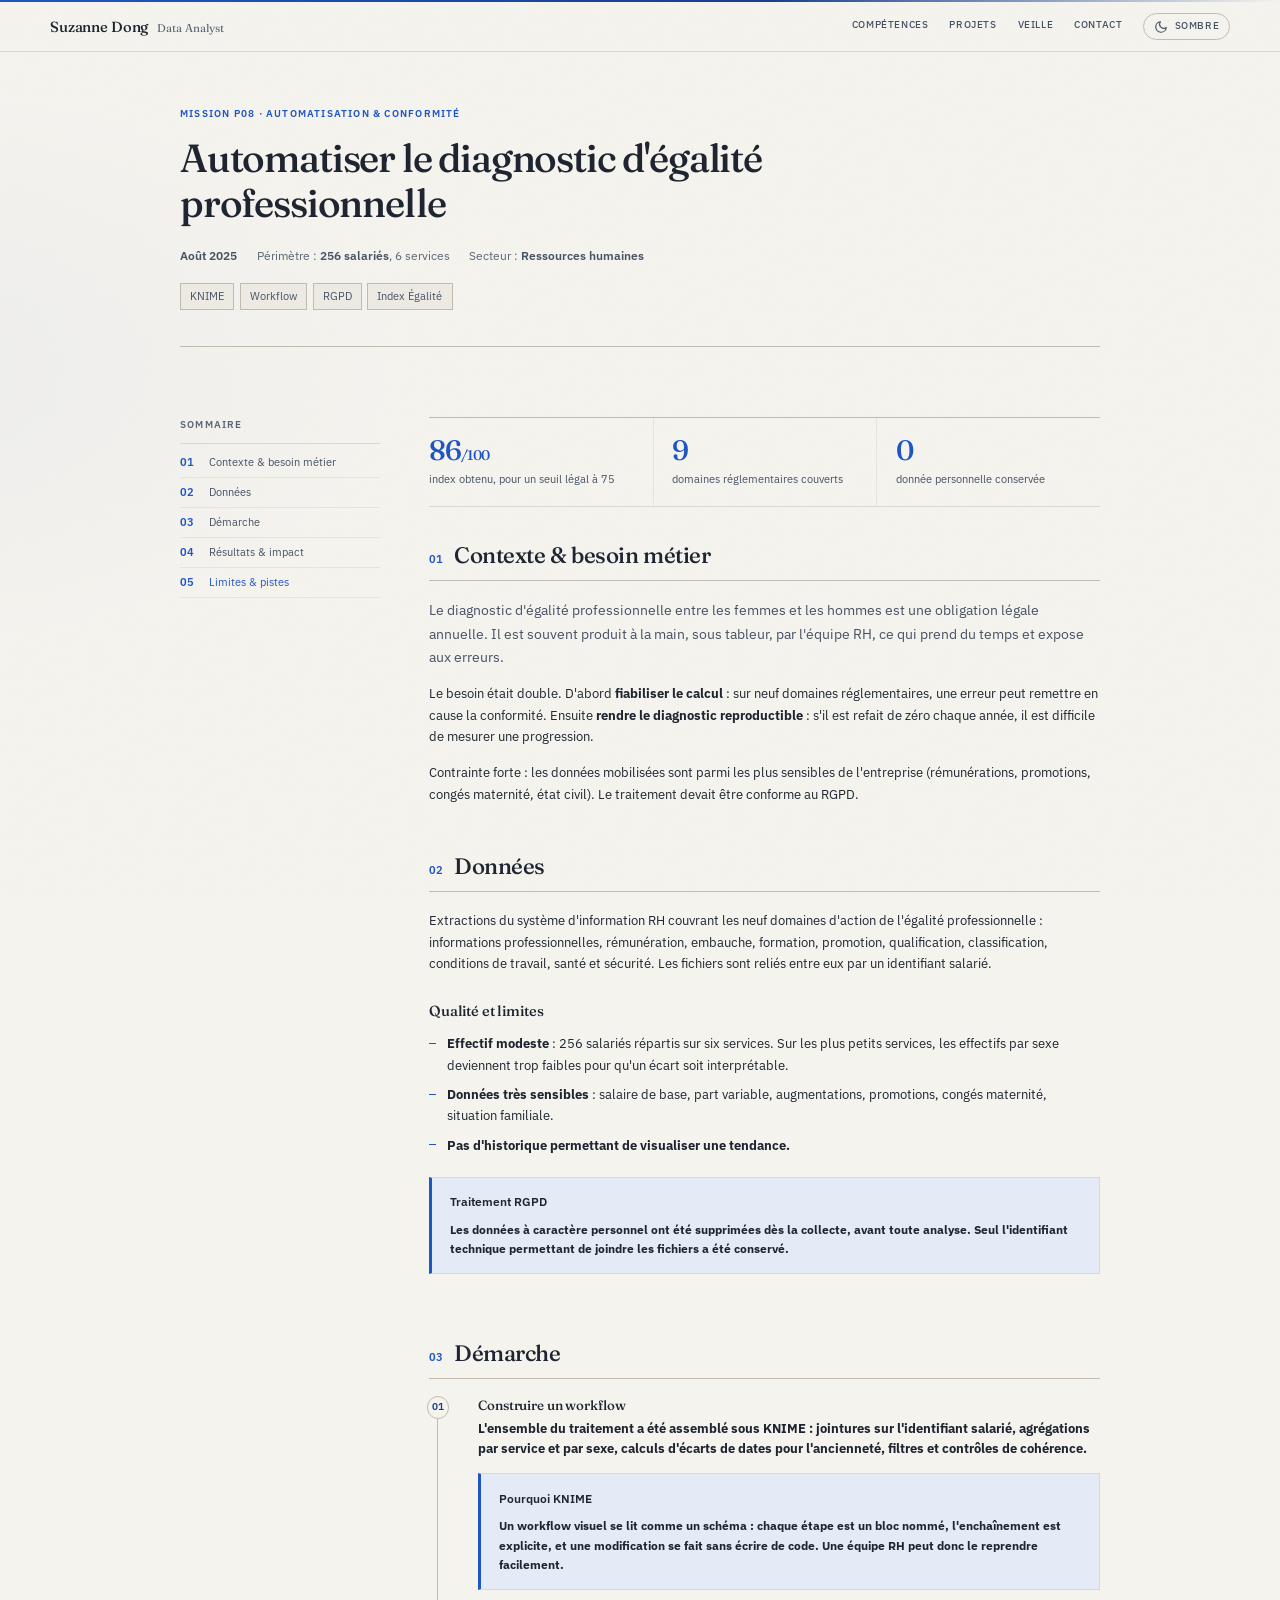
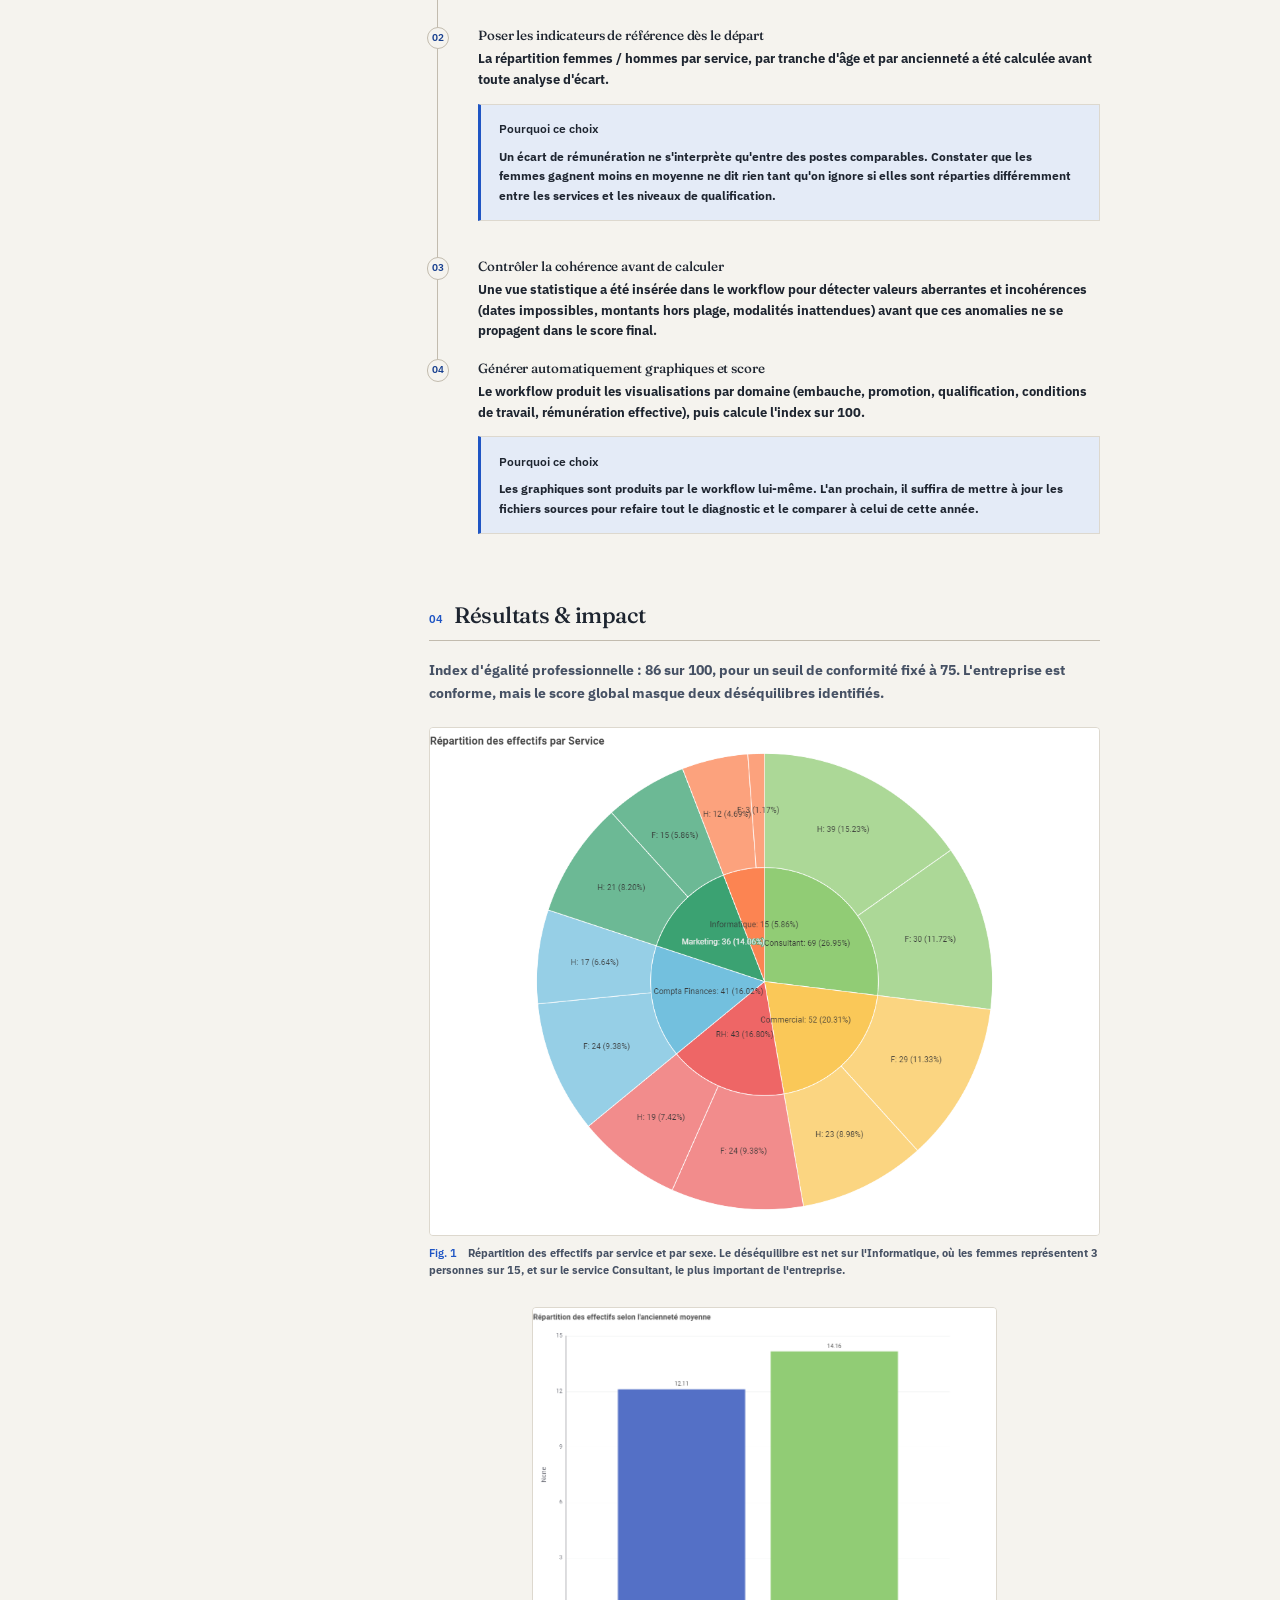
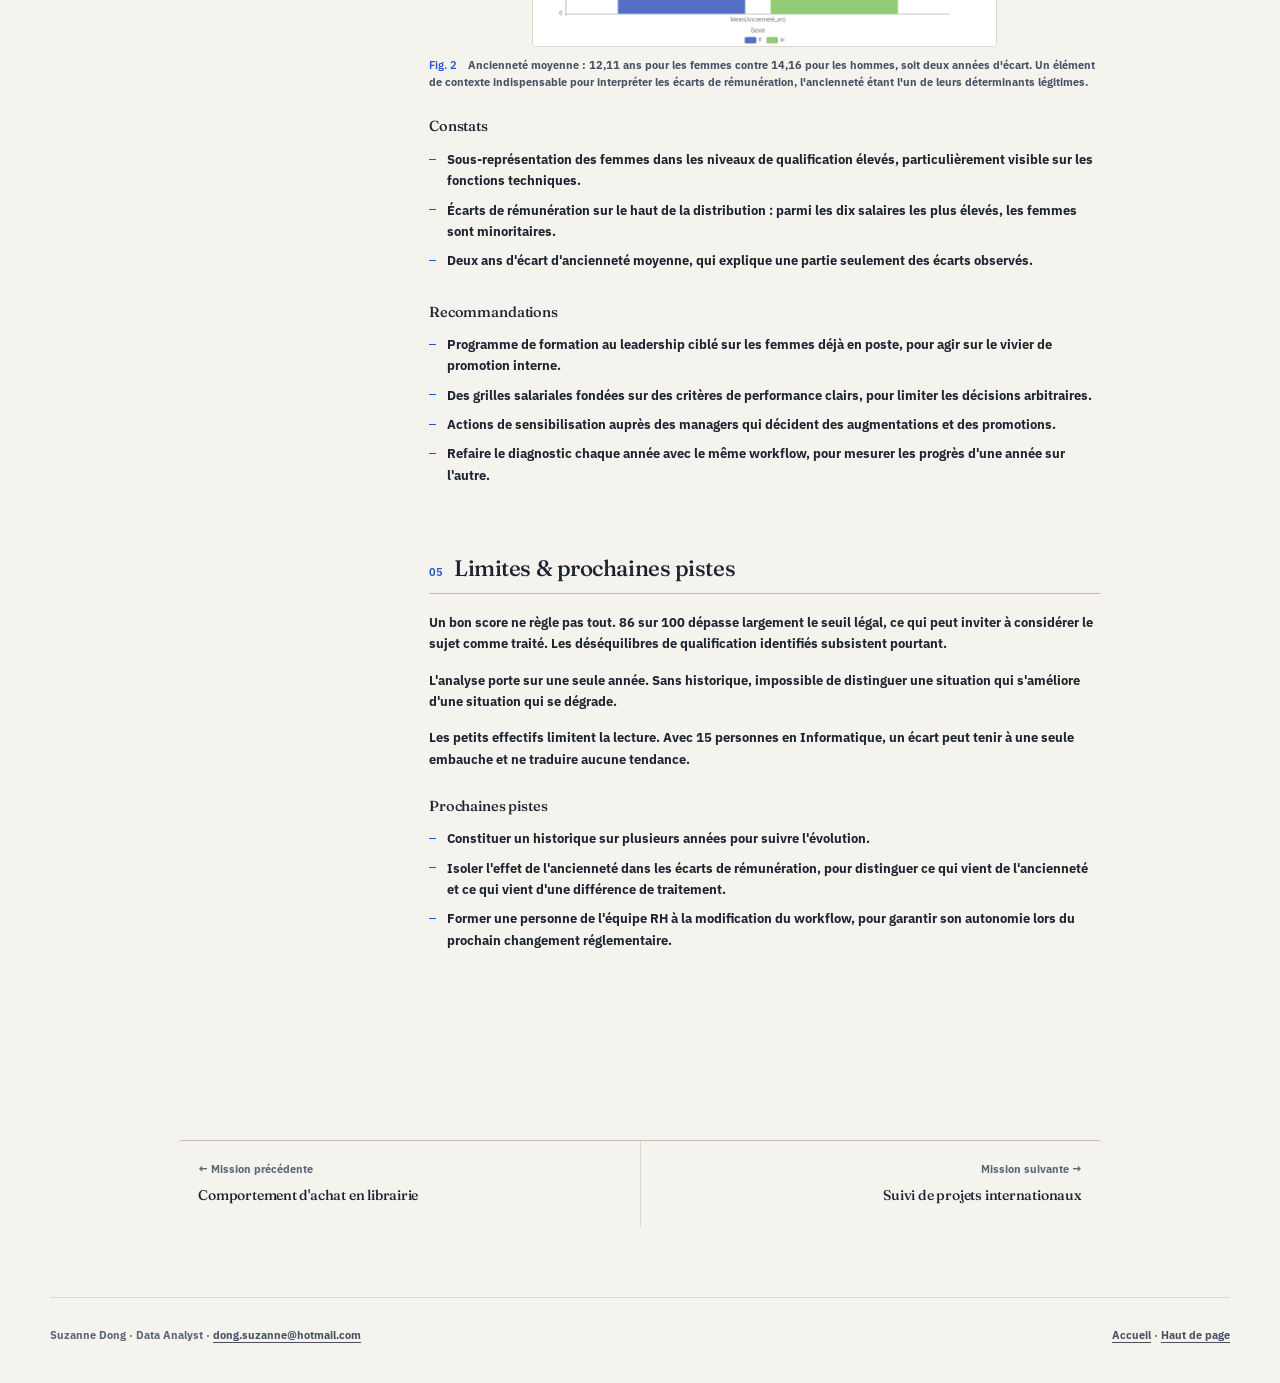
==== commit e6816407: "Retire le placeholder du workflow KNIME (P08) Le bloc « Image à insérer » restait visible sur la pag" ====
--- a/missions/p08-egalite-femmes-hommes.html
+++ b/missions/p08-egalite-femmes-hommes.html
@@ -166,21 +166,6 @@
             </div>
           </li>
         </ol>
-
-        <figure class="fig fig--todo">
-          <div class="todo-box">
-            <p class="todo-t">Image à insérer</p>
-            <p class="todo-d">
-              Capture du <strong>workflow KNIME</strong> montrant l'enchaînement des nœuds.
-              Ouvrir <code>Dong_Suzanne_1_workflow_KNIME_082025.knwf</code> dans KNIME
-              Analytics Platform et capturer le canevas.
-            </p>
-            <p class="todo-f">assets/img/missions/p08-workflow-knime.png · 1600 × 900 px</p>
-          </div>
-          <figcaption><span class="fig-n">Fig. 1</span>
-            Le workflow complet, qui permet de rejouer le traitement à l'identique.
-          </figcaption>
-        </figure>
       </section>
 
       <!-- 04 -->
@@ -195,7 +180,7 @@
         <figure class="fig fig--large">
           <img src="../assets/img/missions/p08-effectifs-service.png"
                alt="Diagramme en anneaux imbriqués montrant la répartition des 256 salariés par service, chaque service étant subdivisé en part de femmes et part d'hommes. Le service Consultant représente 27 % de l'effectif, le Commercial 20 %, les RH 17 %, la Comptabilité-Finances 16 %, le Marketing 14 % et l'Informatique 6 %.">
-          <figcaption><span class="fig-n">Fig. 2</span>
+          <figcaption><span class="fig-n">Fig. 1</span>
             Répartition des effectifs par service et par sexe. Le déséquilibre est net sur
             l'Informatique, où les femmes représentent 3 personnes sur 15, et sur le service
             Consultant, le plus important de l'entreprise.
@@ -205,7 +190,7 @@
         <figure class="fig">
           <img src="../assets/img/missions/p08-anciennete.png"
                alt="Diagramme en barres comparant l'ancienneté moyenne : 12,11 ans pour les femmes contre 14,16 ans pour les hommes.">
-          <figcaption><span class="fig-n">Fig. 3</span>
+          <figcaption><span class="fig-n">Fig. 2</span>
             Ancienneté moyenne : <strong>12,11 ans pour les femmes contre 14,16 pour les
             hommes</strong>, soit deux années d'écart. Un élément de contexte indispensable
             pour interpréter les écarts de rémunération, l'ancienneté étant l'un de leurs
